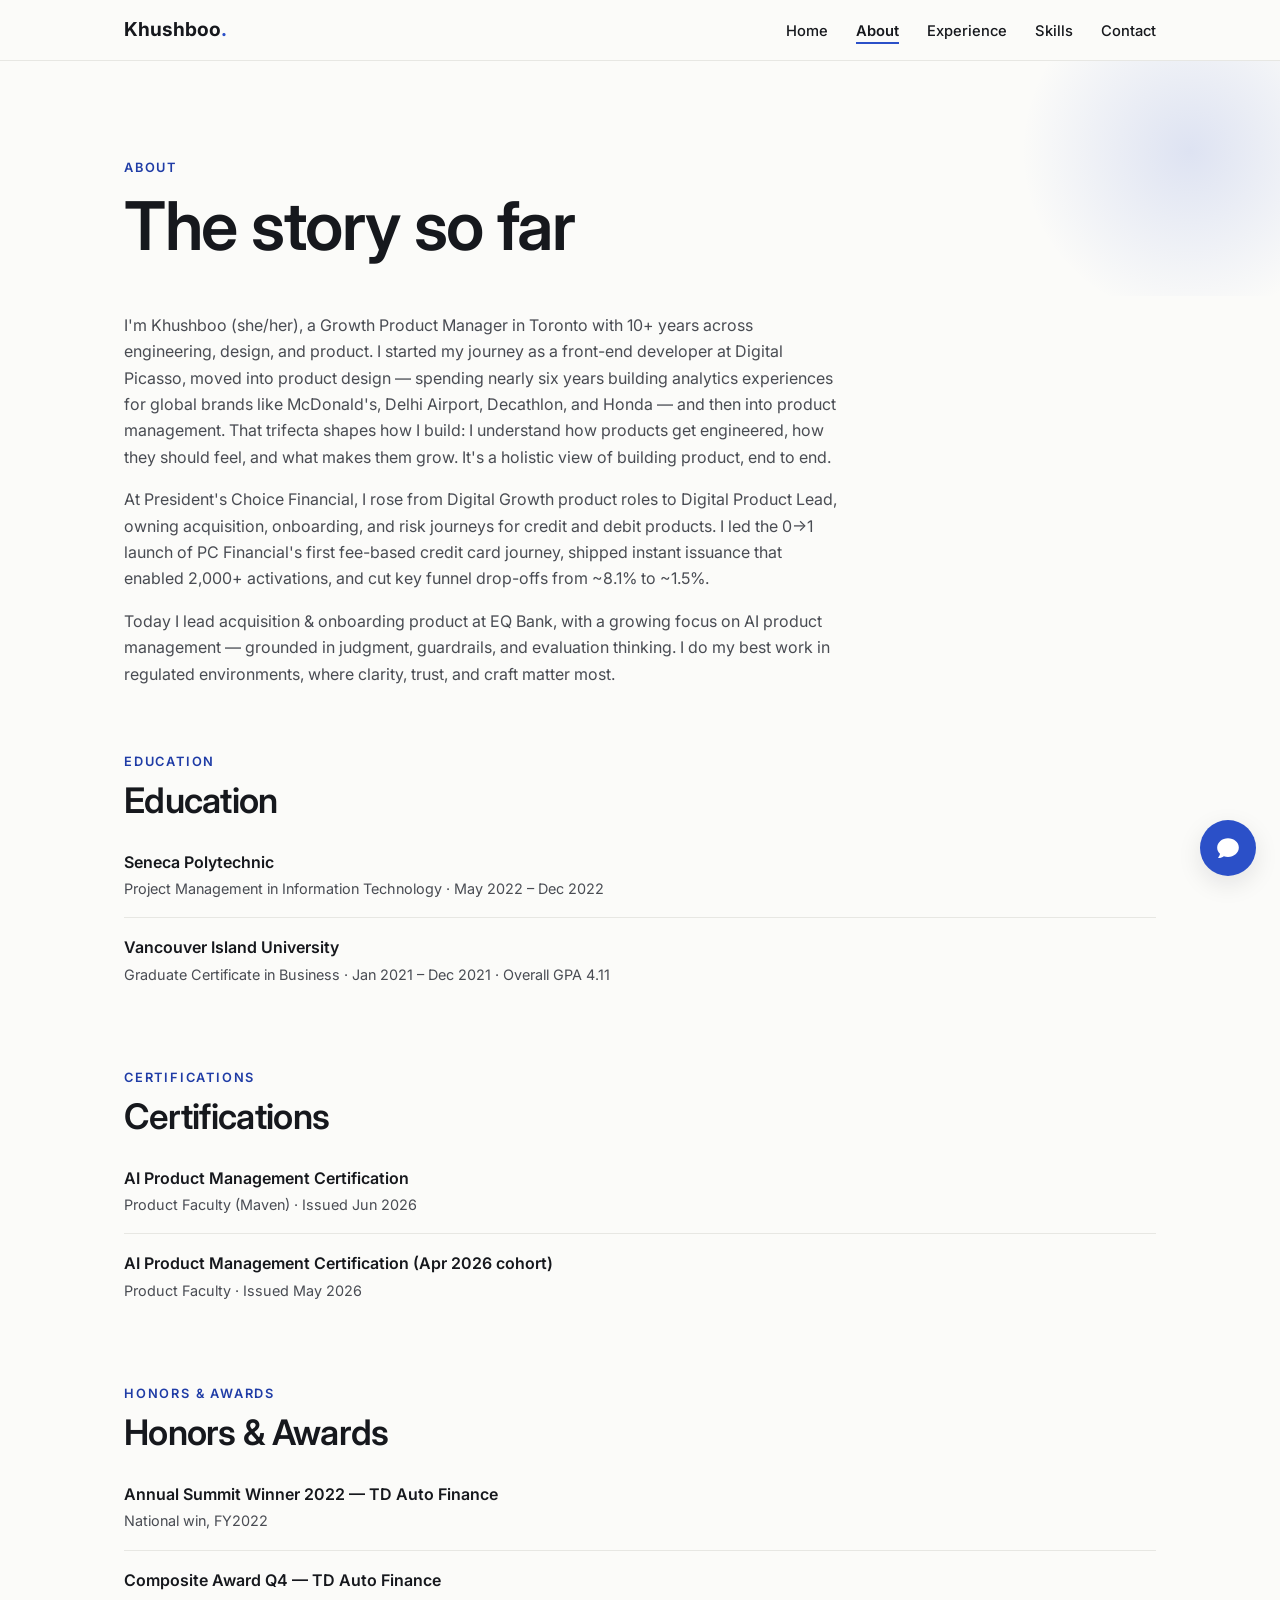
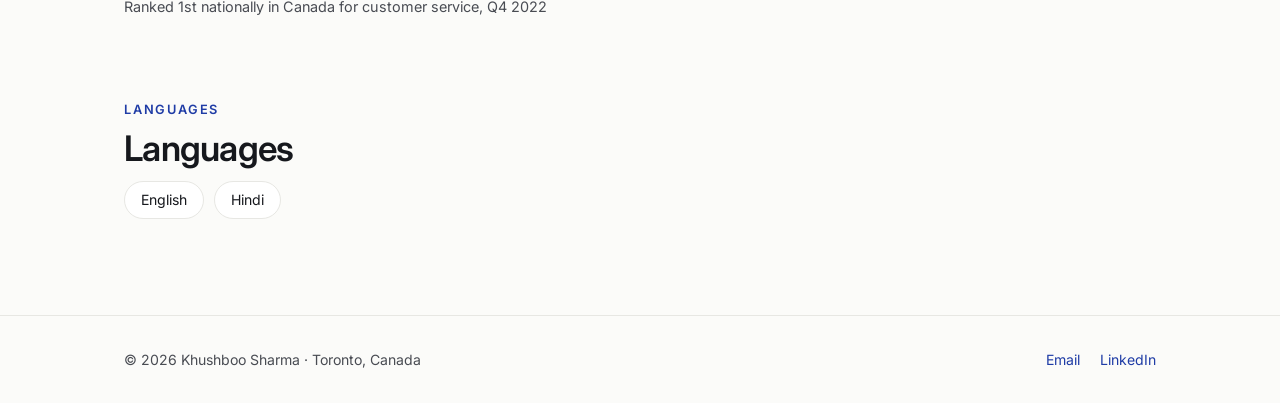
==== about.html @ eda13262 "Add files via upload" ====
<!DOCTYPE html>
<html lang="en">
<head>
  <meta charset="UTF-8" />
  <meta name="viewport" content="width=device-width, initial-scale=1.0" />
  <title>About — Khushboo Sharma</title>
  <meta name="description" content="About Khushboo Sharma — my journey from front-end developer to product designer to Growth Product Manager, plus education, certifications, and awards." />
  <link rel="preconnect" href="https://fonts.googleapis.com" />
  <link rel="preconnect" href="https://fonts.gstatic.com" crossorigin />
  <link href="https://fonts.googleapis.com/css2?family=Fraunces:opsz,wght@9..144,400;9..144,600;9..144,700&family=Inter:wght@400;500;600&display=swap" rel="stylesheet" />
  <link rel="stylesheet" href="styles.css" />
</head>
<body>
  <a class="skip-link" href="#main">Skip to content</a>

  <nav class="site-nav" aria-label="Main navigation">
    <div class="nav-inner">
      <a class="nav-logo" href="index.html">Khushboo<span>.</span></a>
      <button class="nav-toggle" aria-label="Toggle menu" aria-expanded="false">
        <span></span><span></span><span></span>
      </button>
      <ul class="nav-links">
        <li><a href="index.html">Home</a></li>
        <li><a href="about.html">About</a></li>
        <li><a href="experience.html">Experience</a></li>
        <li><a href="skills.html">Skills</a></li>
        <li><a href="contact.html">Contact</a></li>
      </ul>
    </div>
  </nav>

  <main id="main">
    <header class="hero" style="padding-bottom: 2rem;">
      <div class="hero-motif" aria-hidden="true"></div>
      <div class="container">
        <p class="section-label">About</p>
        <h1>The story so far</h1>
      </div>
    </header>

    <!-- Bio -->
    <section class="section fade-in" aria-labelledby="bio-heading" style="padding-top: 1rem;">
      <div class="container">
        <h2 id="bio-heading" style="position:absolute; left:-9999px;">Biography</h2>
        <div style="max-width: 720px;">
          <p>I'm Khushboo (she/her), a Growth Product Manager in Toronto with 10+ years across engineering, design, and product. I started my journey as a front-end developer at Digital Picasso, moved into product design — spending nearly six years building analytics experiences for global brands like McDonald's, Delhi Airport, Decathlon, and Honda — and then into product management. That trifecta shapes how I build: I understand how products get engineered, how they should feel, and what makes them grow. It's a holistic view of building product, end to end.</p>
          <p style="margin-top: 1rem;">At President's Choice Financial, I rose from Digital Growth product roles to Digital Product Lead, owning acquisition, onboarding, and risk journeys for credit and debit products. I led the 0→1 launch of PC Financial's first fee-based credit card journey, shipped instant issuance that enabled 2,000+ activations, and cut key funnel drop-offs from ~8.1% to ~1.5%.</p>
          <p style="margin-top: 1rem;">Today I lead acquisition &amp; onboarding product at EQ Bank, with a growing focus on AI product management — grounded in judgment, guardrails, and evaluation thinking. I do my best work in regulated environments, where clarity, trust, and craft matter most.</p>
        </div>
      </section>

    <!-- Education -->
    <section class="section fade-in" aria-labelledby="education-heading" style="padding-top: 0;">
      <div class="container">
        <p class="section-label">Education</p>
        <h2 id="education-heading">Education</h2>
        <ul class="info-list">
          <li>
            <span class="item-title">Seneca Polytechnic</span>
            <span class="item-sub">Project Management in Information Technology · May 2022 – Dec 2022</span>
          </li>
          <li>
            <span class="item-title">Vancouver Island University</span>
            <span class="item-sub">Graduate Certificate in Business · Jan 2021 – Dec 2021 · Overall GPA 4.11</span>
          </li>
          <!-- TODO: Add 2 more educations here (profile lists 4 total).
               Copy an <li> block above and fill in the details. -->
        </ul>
      </div>
    </section>

    <!-- Certifications -->
    <section class="section fade-in" aria-labelledby="certs-heading" style="padding-top: 0;">
      <div class="container">
        <p class="section-label">Certifications</p>
        <h2 id="certs-heading">Certifications</h2>
        <ul class="info-list">
          <li>
            <span class="item-title">AI Product Management Certification</span>
            <span class="item-sub">Product Faculty (Maven) · Issued Jun 2026</span>
          </li>
          <li>
            <span class="item-title">AI Product Management Certification (Apr 2026 cohort)</span>
            <span class="item-sub">Product Faculty · Issued May 2026</span>
          </li>
          <!-- TODO: Add 5 more certifications here (7 total).
               Copy an <li> block above and fill in the details. -->
        </ul>
      </div>
    </section>

    <!-- Honors & Awards -->
    <section class="section fade-in" aria-labelledby="awards-heading" style="padding-top: 0;">
      <div class="container">
        <p class="section-label">Honors &amp; Awards</p>
        <h2 id="awards-heading">Honors &amp; Awards</h2>
        <ul class="info-list">
          <li>
            <span class="item-title">Annual Summit Winner 2022 — TD Auto Finance</span>
            <span class="item-sub">National win, FY2022</span>
          </li>
          <li>
            <span class="item-title">Composite Award Q4 — TD Auto Finance</span>
            <span class="item-sub">Ranked 1st nationally in Canada for customer service, Q4 2022</span>
          </li>
          <!-- TODO: Add 4 more honors/awards here (6 total).
               Copy an <li> block above and fill in the details. -->
        </ul>
      </div>
    </section>

    <!-- Languages -->
    <section class="section fade-in" aria-labelledby="languages-heading" style="padding-top: 0;">
      <div class="container">
        <p class="section-label">Languages</p>
        <h2 id="languages-heading">Languages</h2>
        <div class="skill-tags">
          <span class="skill-tag">English</span>
          <span class="skill-tag">Hindi</span>
        </div>
      </div>
    </section>
  </main>

  <footer class="site-footer">
    <div class="footer-inner">
      <p>© 2026 Khushboo Sharma · Toronto, Canada</p>
      <div class="footer-links">
        <a class="link-grow" href="mailto:skhushboo71@gmail.com">Email</a>
        <a class="link-grow" href="https://www.linkedin.com/in/khushboo-sharma27" target="_blank" rel="noopener">LinkedIn</a>
      </div>
    </div>
  </footer>

  <script src="chat.js"></script>
</body>
</html>
---- styles.css ----
/* ============================================================
   Khushboo Sharma — Portfolio
   Design system: "Chalk & Cobalt"
   ============================================================ */

:root {
  --bg: #FBFBF9;
  --ink: #16181D;
  --muted: #494C53;
  --accent: #2B50C8;
  --accent-dark: #1F3CA6;
  --surface: #FFFFFF;
  --border: #E7E7E3;
  --shadow: 0 2px 12px rgba(22, 24, 29, 0.06);
  --shadow-lift: 0 8px 24px rgba(22, 24, 29, 0.10);
  --serif: "Inter", -apple-system, BlinkMacSystemFont, "Segoe UI", sans-serif;
  --sans: "Inter", -apple-system, BlinkMacSystemFont, "Segoe UI", sans-serif;
  --max-width: 1080px;
  --radius: 12px;
}

* { box-sizing: border-box; margin: 0; padding: 0; }

html { scroll-behavior: smooth; }

body {
  background: var(--bg);
  color: var(--ink);
  font-family: var(--sans);
  font-size: 1rem;
  line-height: 1.65;
  -webkit-font-smoothing: antialiased;
}

/* ---------- Typography ---------- */
h1, h2, h3 { font-family: var(--serif); font-weight: 600; line-height: 1.15; letter-spacing: -0.02em; }
h1 { font-size: clamp(2.4rem, 6vw, 4.2rem); letter-spacing: -0.02em; }
h2 { font-size: clamp(1.6rem, 3.5vw, 2.2rem); margin-bottom: 0.75rem; }
h3 { font-size: 1.25rem; margin-bottom: 0.35rem; }

p { color: var(--muted); }
strong { color: var(--ink); }

a { color: var(--accent-dark); text-decoration: none; }

/* Underline-grow micro-interaction for inline links */
.link-grow {
  position: relative;
  color: var(--accent-dark);
}
.link-grow::after {
  content: "";
  position: absolute;
  left: 0; bottom: -2px;
  width: 100%; height: 2px;
  background: var(--accent);
  transform: scaleX(0);
  transform-origin: left;
  transition: transform 0.25s ease;
}
.link-grow:hover::after,
.link-grow:focus-visible::after { transform: scaleX(1); }

/* ---------- Layout ---------- */
.container {
  max-width: var(--max-width);
  margin: 0 auto;
  padding: 0 1.5rem;
}

.section { padding: 4rem 0; }
.section-label {
  font-size: 0.8rem;
  font-weight: 600;
  text-transform: uppercase;
  letter-spacing: 0.14em;
  color: var(--accent-dark);
  margin-bottom: 0.5rem;
}

/* ---------- Skip link (a11y) ---------- */
.skip-link {
  position: absolute;
  left: -9999px;
  top: 0;
  background: var(--ink);
  color: #fff;
  padding: 0.6rem 1rem;
  z-index: 200;
  border-radius: 0 0 8px 0;
}
.skip-link:focus { left: 0; }

/* ---------- Nav ---------- */
.site-nav {
  position: sticky;
  top: 0;
  z-index: 100;
  background: rgba(251, 251, 249, 0.92);
  backdrop-filter: blur(8px);
  border-bottom: 1px solid var(--border);
}
.nav-inner {
  max-width: var(--max-width);
  margin: 0 auto;
  padding: 0.9rem 1.5rem;
  display: flex;
  align-items: center;
  justify-content: space-between;
}
.nav-logo {
  font-family: var(--serif);
  font-size: 1.2rem;
  font-weight: 700;
  color: var(--ink);
}
.nav-logo span { color: var(--accent); }

.nav-links {
  display: flex;
  gap: 1.75rem;
  list-style: none;
}
.nav-links a {
  color: var(--ink);
  font-size: 0.92rem;
  font-weight: 500;
  padding: 0.25rem 0;
  position: relative;
}
.nav-links a::after {
  content: "";
  position: absolute;
  left: 0; bottom: 0;
  width: 100%; height: 2px;
  background: var(--accent);
  transform: scaleX(0);
  transform-origin: left;
  transition: transform 0.25s ease;
}
.nav-links a:hover::after,
.nav-links a:focus-visible::after,
.nav-links a[aria-current="page"]::after { transform: scaleX(1); }
.nav-links a[aria-current="page"] { color: var(--ink); font-weight: 600; }

/* Hamburger */
.nav-toggle {
  display: none;
  background: none;
  border: none;
  cursor: pointer;
  padding: 0.5rem;
  flex-direction: column;
  gap: 5px;
}
.nav-toggle span {
  display: block;
  width: 22px; height: 2px;
  background: var(--ink);
  transition: transform 0.25s ease, opacity 0.25s ease;
}
.nav-toggle[aria-expanded="true"] span:nth-child(1) { transform: translateY(7px) rotate(45deg); }
.nav-toggle[aria-expanded="true"] span:nth-child(2) { opacity: 0; }
.nav-toggle[aria-expanded="true"] span:nth-child(3) { transform: translateY(-7px) rotate(-45deg); }

@media (max-width: 720px) {
  .nav-toggle { display: flex; }
  .nav-links {
    display: none;
    position: absolute;
    top: 100%;
    left: 0; right: 0;
    flex-direction: column;
    gap: 0;
    background: var(--bg);
    border-bottom: 1px solid var(--border);
    padding: 0.5rem 0;
  }
  .nav-links.open { display: flex; }
  .nav-links li { width: 100%; }
  .nav-links a {
    display: block;
    padding: 0.85rem 1.5rem;
  }
  .nav-links a::after { display: none; }
  .nav-links a[aria-current="page"] {
    border-left: 3px solid var(--accent);
    background: rgba(43, 80, 200, 0.06);
  }
}

/* ---------- Hero ---------- */
.hero {
  position: relative;
  padding: 6rem 0 4.5rem;
  overflow: hidden;
}
.hero-name { margin-bottom: 0.75rem; }
.hero-tagline {
  font-family: var(--serif);
  font-size: clamp(1.3rem, 3vw, 1.9rem);
  color: var(--accent-dark);
  min-height: 2.6rem;
  margin-bottom: 1.25rem;
}
.hero-tagline .rotator {
  display: inline-block;
  animation: taglineIn 0.5s ease;
}
@keyframes taglineIn {
  from { opacity: 0; transform: translateY(8px); }
  to   { opacity: 1; transform: translateY(0); }
}
.hero-position {
  max-width: 620px;
  font-size: 1.1rem;
  margin-bottom: 2rem;
}

/* Geometric accent motif */
.hero-motif {
  position: absolute;
  top: -80px; right: -80px;
  width: 340px; height: 340px;
  border-radius: 50%;
  background: radial-gradient(circle, rgba(43, 80, 200, 0.14) 0%, rgba(43, 80, 200, 0) 70%);
  pointer-events: none;
}
.hero-lines {
  position: absolute;
  bottom: 30px; right: 8%;
  width: 160px;
  pointer-events: none;
  opacity: 0.7;
}
.hero-lines span {
  display: block;
  height: 1px;
  background: var(--accent);
  margin-bottom: 12px;
}
.hero-lines span:nth-child(2) { width: 70%; }
.hero-lines span:nth-child(3) { width: 40%; }
@media (max-width: 720px) {
  .hero { padding: 3.5rem 0 3rem; }
  .hero-lines { display: none; }
}

/* ---------- Buttons ---------- */
.btn {
  display: inline-block;
  padding: 0.75rem 1.6rem;
  border-radius: 8px;
  font-size: 0.95rem;
  font-weight: 600;
  font-family: var(--sans);
  cursor: pointer;
  border: 1px solid transparent;
  transition: transform 0.2s ease, box-shadow 0.2s ease, background 0.2s ease;
}
.btn-primary { background: var(--accent); color: #fff; }
.btn-primary:hover, .btn-primary:focus-visible {
  background: var(--accent-dark);
  transform: translateY(-2px);
  box-shadow: var(--shadow-lift);
}
.btn-secondary {
  background: transparent;
  color: var(--ink);
  border-color: var(--ink);
}
.btn-secondary:hover, .btn-secondary:focus-visible {
  transform: translateY(-2px);
  box-shadow: var(--shadow);
}
.btn-row { display: flex; gap: 1rem; flex-wrap: wrap; }

/* ---------- Stats ---------- */
.stats-grid {
  display: grid;
  grid-template-columns: repeat(auto-fit, minmax(210px, 1fr));
  gap: 1.25rem;
}
.stat-card {
  background: var(--surface);
  border: 1px solid var(--border);
  border-radius: var(--radius);
  box-shadow: var(--shadow);
  padding: 1.75rem 1.5rem;
  transition: transform 0.2s ease, box-shadow 0.2s ease;
}
.stat-card:hover { transform: translateY(-3px); box-shadow: var(--shadow-lift); }
.stat-number {
  font-family: var(--serif);
  font-size: 2.2rem;
  font-weight: 700;
  color: var(--accent);
  line-height: 1.1;
  margin-bottom: 0.4rem;
}
.stat-label { font-size: 0.92rem; color: var(--muted); }

/* ---------- Cards (generic) ---------- */
.card {
  background: var(--surface);
  border: 1px solid var(--border);
  border-radius: var(--radius);
  box-shadow: var(--shadow);
  padding: 1.75rem;
}
.card-grid {
  display: grid;
  grid-template-columns: repeat(auto-fit, minmax(280px, 1fr));
  gap: 1.25rem;
}

/* ---------- Experience timeline ---------- */
.timeline { position: relative; padding-left: 1.75rem; }
.timeline::before {
  content: "";
  position: absolute;
  left: 6px; top: 8px; bottom: 8px;
  width: 2px;
  background: var(--border);
}
.timeline-entry { position: relative; margin-bottom: 2.5rem; }
.timeline-entry::before {
  content: "";
  position: absolute;
  left: -1.75rem;
  top: 8px;
  width: 14px; height: 14px;
  border-radius: 50%;
  background: var(--bg);
  border: 3px solid var(--accent);
}
.timeline-company {
  font-family: var(--serif);
  font-size: 1.35rem;
  font-weight: 600;
  margin-bottom: 0.15rem;
}
.timeline-meta {
  font-size: 0.88rem;
  color: var(--muted);
  margin-bottom: 1rem;
}
.role-card {
  background: var(--surface);
  border: 1px solid var(--border);
  border-radius: var(--radius);
  box-shadow: var(--shadow);
  padding: 1.5rem;
  margin-bottom: 1rem;
}
.role-title { font-size: 1.08rem; font-weight: 600; font-family: var(--sans); }
.role-dates { font-size: 0.85rem; color: var(--muted); margin-bottom: 0.75rem; }
.role-card ul { padding-left: 1.2rem; }
.role-card li { color: var(--muted); margin-bottom: 0.45rem; font-size: 0.95rem; }
.role-card li strong { color: var(--accent-dark); }

/* ---------- Skills ---------- */
.skill-category { margin-bottom: 2rem; }
.skill-tags { display: flex; flex-wrap: wrap; gap: 0.6rem; margin-top: 0.75rem; }
.skill-tag {
  background: var(--surface);
  border: 1px solid var(--border);
  border-radius: 999px;
  padding: 0.4rem 1rem;
  font-size: 0.88rem;
  color: var(--ink);
  transition: border-color 0.2s ease, transform 0.2s ease;
}
.skill-tag:hover { border-color: var(--accent); transform: translateY(-2px); }

/* ---------- About lists ---------- */
.info-list { list-style: none; }
.info-list li {
  padding: 1rem 0;
  border-bottom: 1px solid var(--border);
  color: var(--muted);
}
.info-list li:last-child { border-bottom: none; }
.info-list .item-title { color: var(--ink); font-weight: 600; display: block; }
.info-list .item-sub { font-size: 0.9rem; }

/* ---------- Contact ---------- */
.contact-card {
  text-align: center;
  max-width: 560px;
  margin: 0 auto;
  padding: 3rem 2rem;
}
.contact-methods {
  display: flex;
  justify-content: center;
  gap: 1rem;
  flex-wrap: wrap;
  margin-top: 1.75rem;
}

/* ---------- Footer ---------- */
.site-footer {
  border-top: 1px solid var(--border);
  padding: 2rem 0;
  margin-top: 2rem;
}
.footer-inner {
  max-width: var(--max-width);
  margin: 0 auto;
  padding: 0 1.5rem;
  display: flex;
  justify-content: space-between;
  align-items: center;
  flex-wrap: wrap;
  gap: 1rem;
  font-size: 0.88rem;
  color: var(--muted);
}
.footer-links { display: flex; gap: 1.25rem; }

/* ---------- Fade-in on scroll ---------- */
.fade-in {
  opacity: 0;
  transform: translateY(16px);
  transition: opacity 0.6s ease, transform 0.6s ease;
}
.fade-in.visible { opacity: 1; transform: translateY(0); }
@media (prefers-reduced-motion: reduce) {
  .fade-in { opacity: 1; transform: none; transition: none; }
  .hero-tagline .rotator { animation: none; }
  html { scroll-behavior: auto; }
}

/* ============================================================
   Chat widget
   ============================================================ */
.chat-fab {
  position: fixed;
  bottom: 1.5rem;
  right: 1.5rem;
  width: 56px; height: 56px;
  border-radius: 50%;
  background: var(--accent);
  border: none;
  cursor: pointer;
  box-shadow: var(--shadow-lift);
  display: flex;
  align-items: center;
  justify-content: center;
  z-index: 150;
  transition: transform 0.2s ease, background 0.2s ease;
}
.chat-fab:hover, .chat-fab:focus-visible { background: var(--accent-dark); transform: translateY(-2px) scale(1.04); }
.chat-fab svg { width: 26px; height: 26px; fill: #fff; }

.chat-panel {
  position: fixed;
  bottom: 6.5rem;
  right: 1.5rem;
  width: 360px;
  max-width: calc(100vw - 2rem);
  max-height: min(520px, calc(100vh - 8rem));
  background: var(--surface);
  border: 1px solid var(--border);
  border-radius: 16px;
  box-shadow: var(--shadow-lift);
  display: flex;
  flex-direction: column;
  overflow: hidden;
  z-index: 150;
  opacity: 0;
  transform: translateY(12px) scale(0.98);
  pointer-events: none;
  transition: opacity 0.25s ease, transform 0.25s ease;
}
.chat-panel.open {
  opacity: 1;
  transform: translateY(0) scale(1);
  pointer-events: auto;
}
@media (max-width: 480px) {
  .chat-panel { right: 1rem; bottom: 6rem; }
  .chat-fab { right: 1rem; bottom: 1.25rem; }
}

.chat-header {
  background: var(--ink);
  color: #fff;
  padding: 0.9rem 1.1rem;
  display: flex;
  align-items: center;
  justify-content: space-between;
}
.chat-header h2 {
  font-family: var(--serif);
  font-size: 1.05rem;
  margin: 0;
  color: #fff;
}
.chat-header .chat-sub { font-size: 0.75rem; opacity: 0.75; }
.chat-close {
  background: none;
  border: none;
  color: #fff;
  font-size: 1.3rem;
  line-height: 1;
  cursor: pointer;
  padding: 0.25rem 0.4rem;
  border-radius: 6px;
}
.chat-close:hover, .chat-close:focus-visible { background: rgba(255,255,255,0.15); }

.chat-messages {
  flex: 1;
  overflow-y: auto;
  padding: 1rem;
  display: flex;
  flex-direction: column;
  gap: 0.6rem;
  background: var(--bg);
}
.chat-msg {
  max-width: 85%;
  padding: 0.65rem 0.9rem;
  border-radius: 14px;
  font-size: 0.9rem;
  line-height: 1.5;
}
.chat-msg.bot {
  align-self: flex-start;
  background: var(--surface);
  border: 1px solid var(--border);
  color: var(--ink);
  border-bottom-left-radius: 4px;
}
.chat-msg.user {
  align-self: flex-end;
  background: rgba(43, 80, 200, 0.16);
  border: 1px solid rgba(43, 80, 200, 0.35);
  color: var(--ink);
  border-bottom-right-radius: 4px;
}
.chat-msg a { color: var(--accent-dark); text-decoration: underline; }

.chat-typing {
  align-self: flex-start;
  display: flex;
  gap: 4px;
  padding: 0.75rem 0.9rem;
}
.chat-typing span {
  width: 7px; height: 7px;
  border-radius: 50%;
  background: var(--muted);
  animation: typingBounce 1s infinite ease-in-out;
}
.chat-typing span:nth-child(2) { animation-delay: 0.15s; }
.chat-typing span:nth-child(3) { animation-delay: 0.3s; }
@keyframes typingBounce {
  0%, 60%, 100% { transform: translateY(0); opacity: 0.5; }
  30% { transform: translateY(-4px); opacity: 1; }
}

.chat-chips {
  display: flex;
  flex-wrap: wrap;
  gap: 0.5rem;
  padding: 0 1rem 0.75rem;
  background: var(--bg);
}
.chat-chip {
  background: var(--surface);
  border: 1px solid var(--accent);
  color: var(--accent-dark);
  border-radius: 999px;
  padding: 0.35rem 0.85rem;
  font-size: 0.8rem;
  font-family: var(--sans);
  cursor: pointer;
  transition: background 0.2s ease, color 0.2s ease;
}
.chat-chip:hover, .chat-chip:focus-visible { background: var(--accent); color: #fff; }

.chat-input-row {
  display: flex;
  gap: 0.5rem;
  padding: 0.75rem;
  border-top: 1px solid var(--border);
  background: var(--surface);
}
.chat-input {
  flex: 1;
  border: 1px solid var(--border);
  border-radius: 999px;
  padding: 0.55rem 1rem;
  font-size: 0.9rem;
  font-family: var(--sans);
  background: var(--bg);
  color: var(--ink);
}
.chat-input:focus {
  outline: 2px solid var(--accent);
  outline-offset: 1px;
  border-color: var(--accent);
}
.chat-send {
  background: var(--accent);
  border: none;
  border-radius: 50%;
  width: 40px; height: 40px;
  cursor: pointer;
  display: flex;
  align-items: center;
  justify-content: center;
  transition: background 0.2s ease;
}
.chat-send:hover, .chat-send:focus-visible { background: var(--accent-dark); }
.chat-send svg { width: 18px; height: 18px; fill: #fff; }

/* Focus visibility (a11y) */
a:focus-visible, button:focus-visible {
  outline: 2px solid var(--accent-dark);
  outline-offset: 2px;
}

/* ============================================================
   Homepage — "Data Ledger" (Chalk & Cobalt refresh)
   Static by design: no auto-playing motion anywhere.
   Only hover/focus feedback + transitions.
   ============================================================ */

.home-ledger .hero-ledger { padding: 6rem 0 4.5rem; }

.hero-kicker {
  font-size: 0.78rem;
  font-weight: 600;
  text-transform: uppercase;
  letter-spacing: 0.15em;
  color: var(--muted);
  margin-bottom: 1.5rem;
}
.hero-kicker b { color: var(--accent-dark); font-weight: 600; }

.hero-thesis {
  font-family: var(--serif);
  font-weight: 650;
  font-size: clamp(2.2rem, 4.8vw, 3.7rem);
  line-height: 1.13;
  letter-spacing: -0.02em;
  max-width: 21ch;
}
.hero-thesis em { font-style: italic; color: var(--accent-dark); }

.hero-sub {
  color: var(--muted);
  max-width: 54ch;
  margin-top: 1.5rem;
  font-size: 1.05rem;
}
.hero-links { margin-top: 1.75rem; display: flex; gap: 1.75rem; flex-wrap: wrap; }

/* ---------- Ledger ---------- */
.ledger-head {
  display: flex;
  justify-content: space-between;
  align-items: baseline;
  gap: 1rem;
  border-top: 1px solid var(--ink);
  padding-top: 0.9rem;
  margin-bottom: 0.25rem;
  flex-wrap: wrap;
}
.ledger-head .section-label { margin-bottom: 0; }
.ledger-head .ledger-note { font-size: 0.82rem; color: var(--muted); }

.ledger-row {
  display: grid;
  grid-template-columns: 92px 1fr auto;
  gap: 2.5rem;
  align-items: center;
  padding: 2.1rem 0;
  border-bottom: 1px solid var(--border);
  transition: border-color 0.25s ease, padding-left 0.25s ease;
}
.ledger-row:hover { border-color: var(--accent); padding-left: 0.5rem; }
.ledger-glyph svg { display: block; }
.ledger-story { max-width: 46ch; }
.ledger-problem {
  font-size: 0.76rem;
  font-weight: 600;
  text-transform: uppercase;
  letter-spacing: 0.12em;
  color: var(--muted);
  margin-bottom: 0.25rem;
}
.ledger-how { font-size: 0.95rem; color: var(--ink); }
.ledger-num {
  font-family: var(--serif);
  font-weight: 700;
  font-size: clamp(1.9rem, 3.8vw, 2.9rem);
  line-height: 1;
  white-space: nowrap;
  text-align: right;
  color: var(--ink);
}
.ledger-num small { color: var(--accent); font-size: 0.6em; font-weight: 700; }
.ledger-row:hover .ledger-num { color: var(--accent-dark); }

/* ---------- Memo sign-off ---------- */
.signoff { padding: 4.5rem 0 5rem; }
.signoff-rule { width: 60px; height: 3px; background: var(--accent); margin-bottom: 1.5rem; }
.signoff-line {
  font-family: var(--serif);
  font-size: clamp(1.5rem, 3.2vw, 2.2rem);
  line-height: 1.35;
  color: var(--ink);
  max-width: 30ch;
}
.signoff-line a {
  color: var(--accent-dark);
  border-bottom: 2px solid var(--accent);
  transition: border-width 0.15s ease;
}
.signoff-line a:hover, .signoff-line a:focus-visible { border-bottom-width: 4px; }
.signoff-sig { margin-top: 1rem; font-size: 0.9rem; color: var(--muted); }
.signoff-sig a { color: var(--accent-dark); }

@media (max-width: 720px) {
  .home-ledger .hero-ledger { padding: 3.5rem 0 3rem; }
  .ledger-row {
    grid-template-columns: 1fr;
    gap: 0.9rem;
    padding: 1.75rem 0;
  }
  .ledger-num { text-align: left; }
  .ledger-row:hover { padding-left: 0; }
}

/* unit caption inside ledger numbers (e.g. "apps MoM") */
.ledger-unit {
  font-family: var(--sans);
  font-size: 0.78rem;
  font-weight: 600;
  text-transform: uppercase;
  letter-spacing: 0.08em;
  color: var(--muted);
}
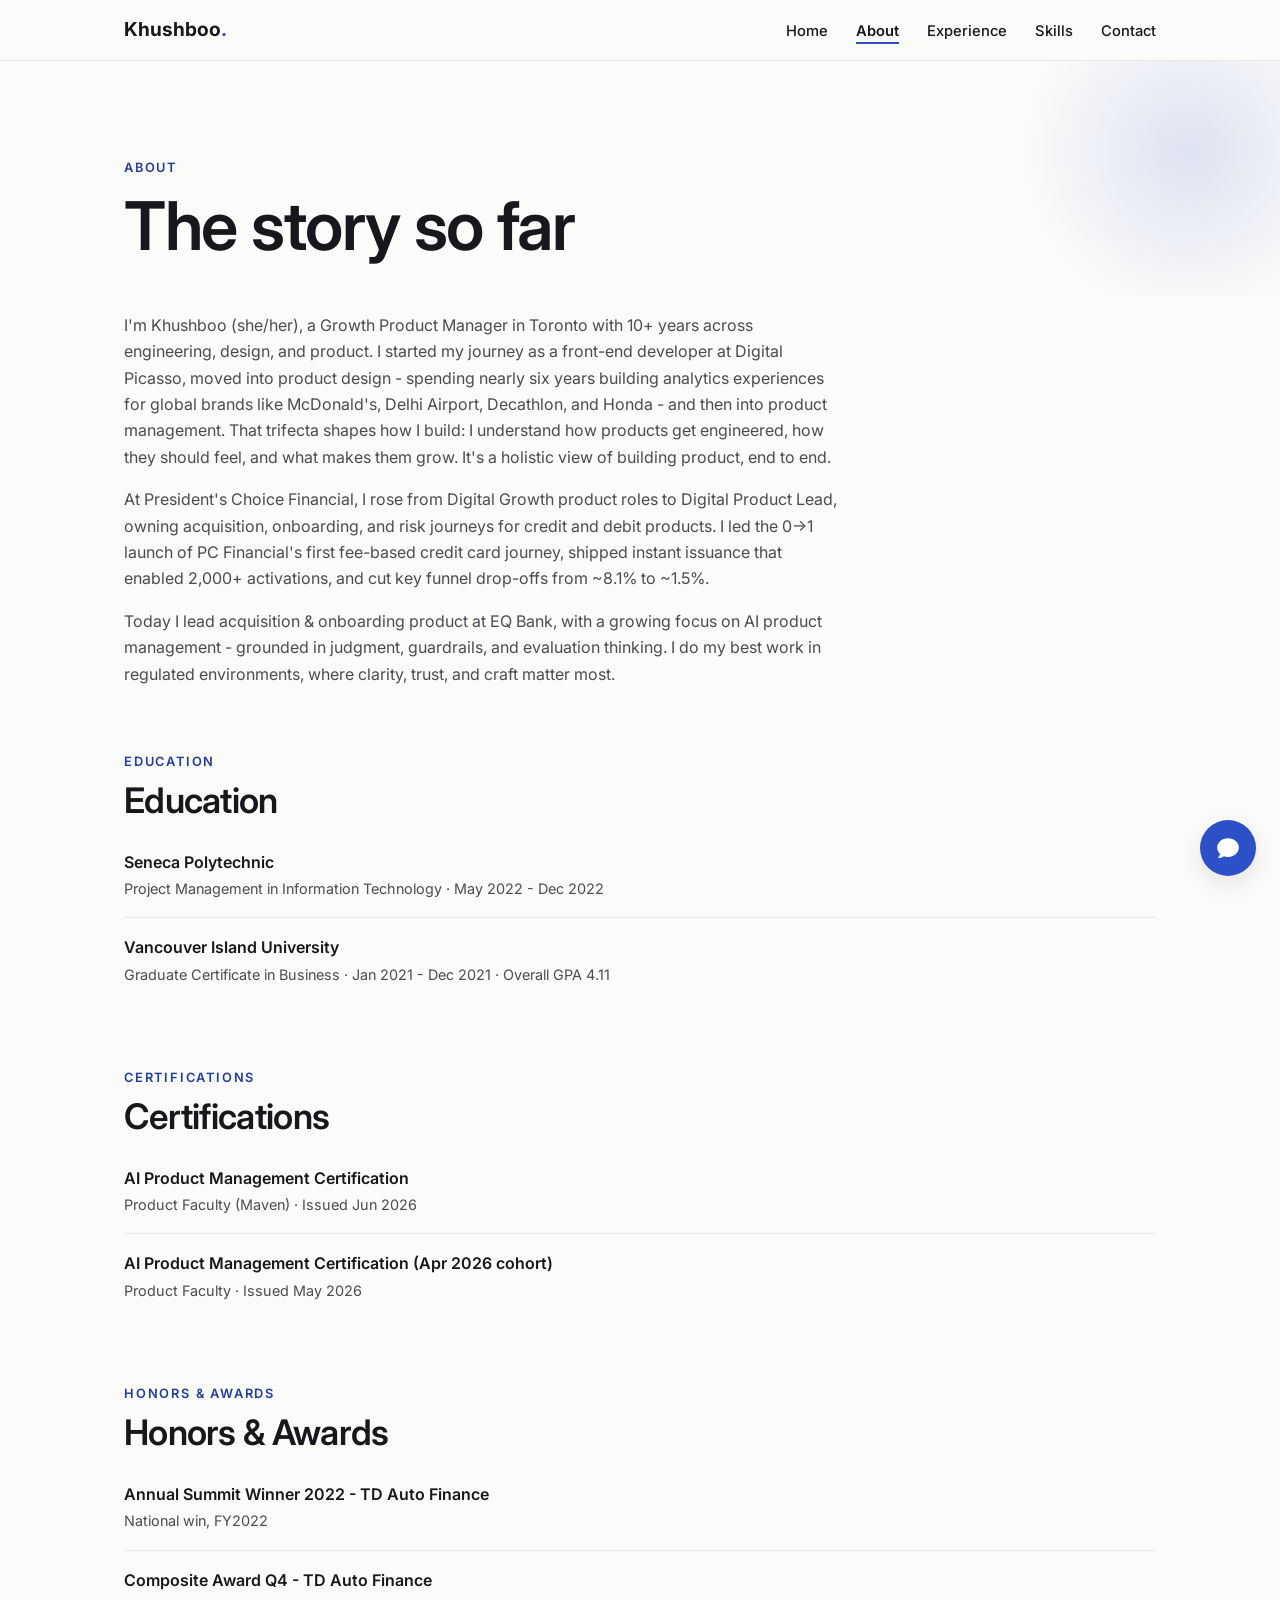
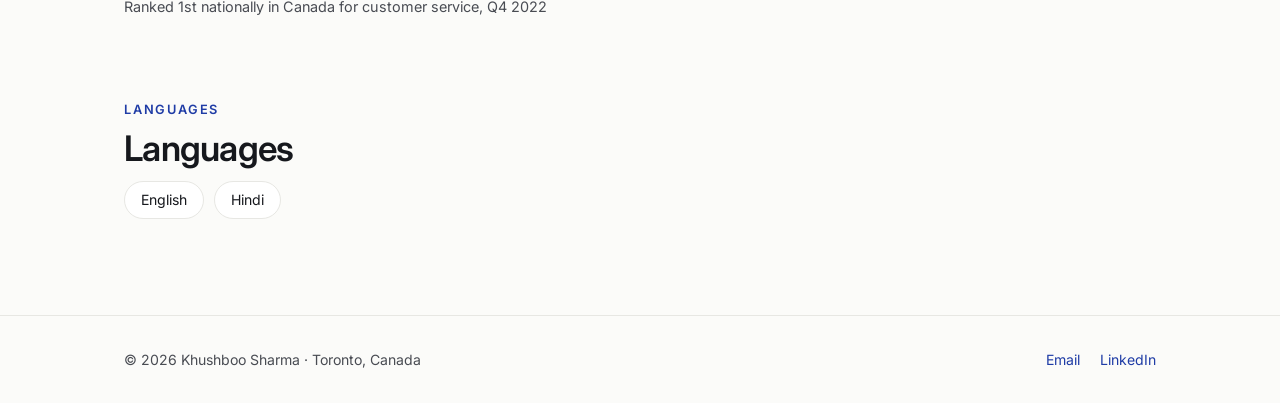
==== commit 81206e4a: "Add files via upload" ====
--- a/about.html
+++ b/about.html
@@ -3,8 +3,8 @@
 <head>
   <meta charset="UTF-8" />
   <meta name="viewport" content="width=device-width, initial-scale=1.0" />
-  <title>About — Khushboo Sharma</title>
-  <meta name="description" content="About Khushboo Sharma — my journey from front-end developer to product designer to Growth Product Manager, plus education, certifications, and awards." />
+  <title>About - Khushboo Sharma</title>
+  <meta name="description" content="About Khushboo Sharma - my journey from front-end developer to product designer to Growth Product Manager, plus education, certifications, and awards." />
   <link rel="preconnect" href="https://fonts.googleapis.com" />
   <link rel="preconnect" href="https://fonts.gstatic.com" crossorigin />
   <link href="https://fonts.googleapis.com/css2?family=Fraunces:opsz,wght@9..144,400;9..144,600;9..144,700&family=Inter:wght@400;500;600&display=swap" rel="stylesheet" />
@@ -43,9 +43,9 @@
       <div class="container">
         <h2 id="bio-heading" style="position:absolute; left:-9999px;">Biography</h2>
         <div style="max-width: 720px;">
-          <p>I'm Khushboo (she/her), a Growth Product Manager in Toronto with 10+ years across engineering, design, and product. I started my journey as a front-end developer at Digital Picasso, moved into product design — spending nearly six years building analytics experiences for global brands like McDonald's, Delhi Airport, Decathlon, and Honda — and then into product management. That trifecta shapes how I build: I understand how products get engineered, how they should feel, and what makes them grow. It's a holistic view of building product, end to end.</p>
+          <p>I'm Khushboo (she/her), a Growth Product Manager in Toronto with 10+ years across engineering, design, and product. I started my journey as a front-end developer at Digital Picasso, moved into product design - spending nearly six years building analytics experiences for global brands like McDonald's, Delhi Airport, Decathlon, and Honda - and then into product management. That trifecta shapes how I build: I understand how products get engineered, how they should feel, and what makes them grow. It's a holistic view of building product, end to end.</p>
           <p style="margin-top: 1rem;">At President's Choice Financial, I rose from Digital Growth product roles to Digital Product Lead, owning acquisition, onboarding, and risk journeys for credit and debit products. I led the 0→1 launch of PC Financial's first fee-based credit card journey, shipped instant issuance that enabled 2,000+ activations, and cut key funnel drop-offs from ~8.1% to ~1.5%.</p>
-          <p style="margin-top: 1rem;">Today I lead acquisition &amp; onboarding product at EQ Bank, with a growing focus on AI product management — grounded in judgment, guardrails, and evaluation thinking. I do my best work in regulated environments, where clarity, trust, and craft matter most.</p>
+          <p style="margin-top: 1rem;">Today I lead acquisition &amp; onboarding product at EQ Bank, with a growing focus on AI product management - grounded in judgment, guardrails, and evaluation thinking. I do my best work in regulated environments, where clarity, trust, and craft matter most.</p>
         </div>
       </section>
 
@@ -57,11 +57,11 @@
         <ul class="info-list">
           <li>
             <span class="item-title">Seneca Polytechnic</span>
-            <span class="item-sub">Project Management in Information Technology · May 2022 – Dec 2022</span>
+            <span class="item-sub">Project Management in Information Technology · May 2022 - Dec 2022</span>
           </li>
           <li>
             <span class="item-title">Vancouver Island University</span>
-            <span class="item-sub">Graduate Certificate in Business · Jan 2021 – Dec 2021 · Overall GPA 4.11</span>
+            <span class="item-sub">Graduate Certificate in Business · Jan 2021 - Dec 2021 · Overall GPA 4.11</span>
           </li>
           <!-- TODO: Add 2 more educations here (profile lists 4 total).
                Copy an <li> block above and fill in the details. -->
@@ -96,11 +96,11 @@
         <h2 id="awards-heading">Honors &amp; Awards</h2>
         <ul class="info-list">
           <li>
-            <span class="item-title">Annual Summit Winner 2022 — TD Auto Finance</span>
+            <span class="item-title">Annual Summit Winner 2022 - TD Auto Finance</span>
             <span class="item-sub">National win, FY2022</span>
           </li>
           <li>
-            <span class="item-title">Composite Award Q4 — TD Auto Finance</span>
+            <span class="item-title">Composite Award Q4 - TD Auto Finance</span>
             <span class="item-sub">Ranked 1st nationally in Canada for customer service, Q4 2022</span>
           </li>
           <!-- TODO: Add 4 more honors/awards here (6 total).
